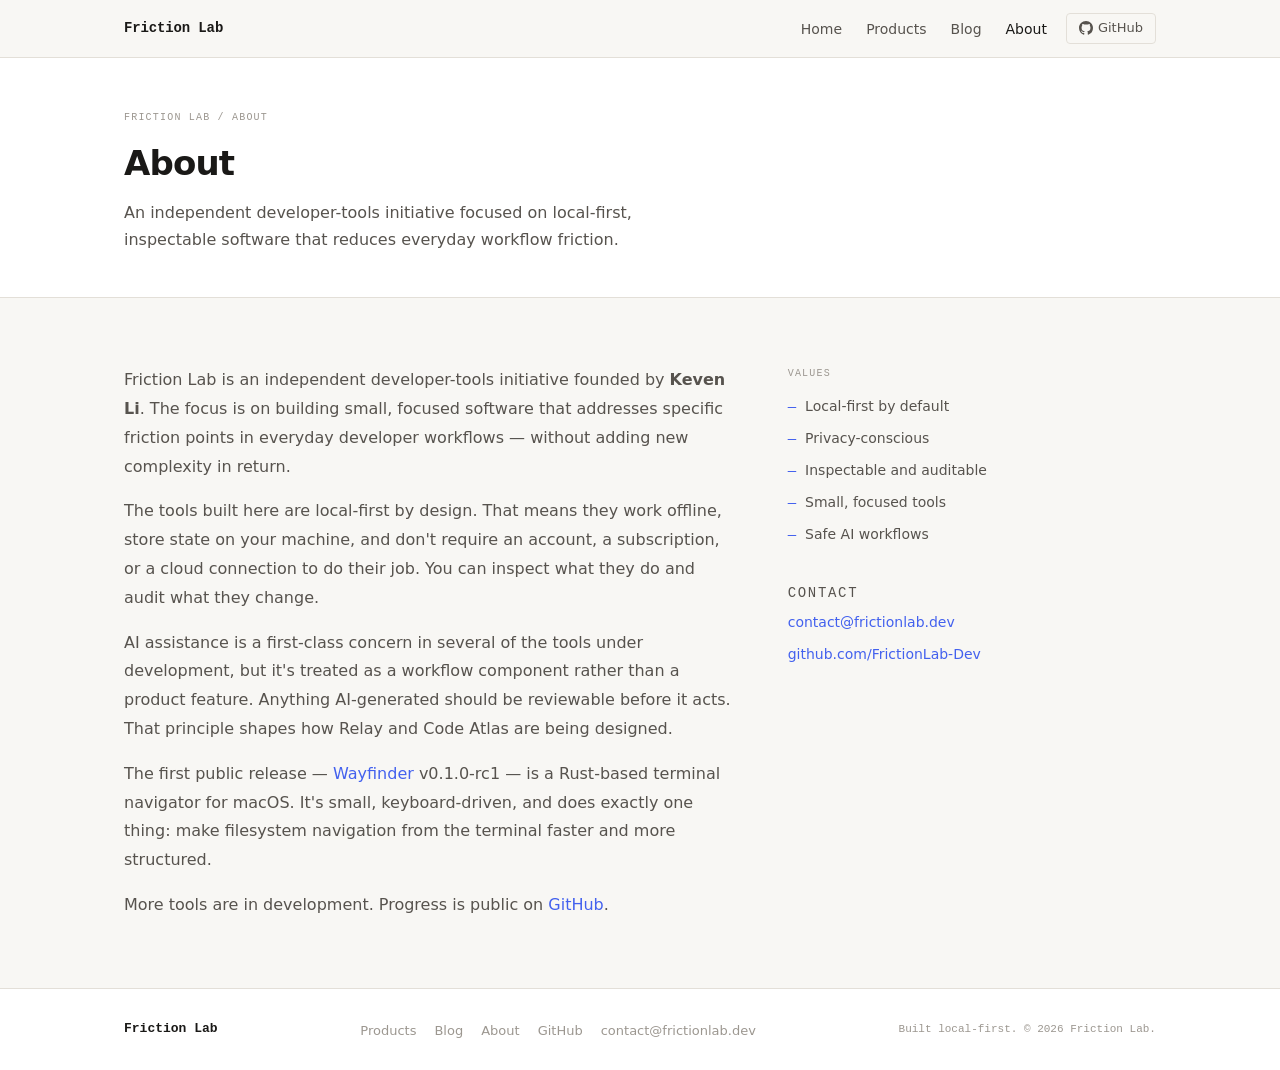
==== about/index.html @ 6452bd30 "Create Friction Lab static website foundation" ====
<!DOCTYPE html>
<html lang="en">
<head>
  <meta charset="UTF-8">
  <meta name="viewport" content="width=device-width, initial-scale=1.0">
  <meta name="description" content="About Friction Lab — an independent developer-tools initiative focused on local-first, inspectable software that reduces everyday workflow friction.">
  <meta name="theme-color" content="#f8f7f4">
  <title>About — Friction Lab</title>
  <link rel="icon" type="image/png" href="../assets/img/favicon.png">
  <link rel="apple-touch-icon" href="../assets/img/apple-touch-icon.png">
  <link rel="stylesheet" href="../assets/css/styles.css">
</head>
<body>

  <!-- ===== Navigation ===== -->
  <nav class="site-nav" aria-label="Site navigation">
    <div class="container nav-inner">
      <a href="../" class="nav-brand">Friction Lab</a>

      <button class="nav-toggle" id="nav-toggle" aria-expanded="false" aria-label="Open menu">&#9776;</button>

      <ul class="nav-links" id="nav-links" role="list">
        <li><a href="../">Home</a></li>
        <li><a href="../products/">Products</a></li>
        <li><a href="../blog/">Blog</a></li>
        <li><a href="../about/" class="active">About</a></li>
        <li>
          <a href="https://github.com/FrictionLab-Dev" class="nav-github" target="_blank" rel="noopener noreferrer">
            <svg width="14" height="14" viewBox="0 0 16 16" fill="currentColor" aria-hidden="true">
              <path d="M8 0C3.58 0 0 3.58 0 8c0 3.54 2.29 6.53 5.47 7.59.4.07.55-.17.55-.38 0-.19-.01-.82-.01-1.49-2.01.37-2.53-.49-2.69-.94-.09-.23-.48-.94-.82-1.13-.28-.15-.68-.52-.01-.53.63-.01 1.08.58 1.23.82.72 1.21 1.87.87 2.33.66.07-.52.28-.87.51-1.07-1.78-.2-3.64-.89-3.64-3.95 0-.87.31-1.59.82-2.15-.08-.2-.36-1.02.08-2.12 0 0 .67-.21 2.2.82.64-.18 1.32-.27 2-.27.68 0 1.36.09 2 .27 1.53-1.04 2.2-.82 2.2-.82.44 1.1.16 1.92.08 2.12.51.56.82 1.27.82 2.15 0 3.07-1.87 3.75-3.65 3.95.29.25.54.73.54 1.48 0 1.07-.01 1.93-.01 2.2 0 .21.15.46.55.38A8.013 8.013 0 0016 8c0-4.42-3.58-8-8-8z"/>
            </svg>
            GitHub
          </a>
        </li>
      </ul>
    </div>
  </nav>

  <!-- ===== Page Hero ===== -->
  <header class="page-hero">
    <div class="container">
      <p class="page-eyebrow">Friction Lab / About</p>
      <h1>About</h1>
      <p class="page-hero-sub">
        An independent developer-tools initiative focused on local-first,
        inspectable software that reduces everyday workflow friction.
      </p>
    </div>
  </header>

  <main>
    <section class="section">
      <div class="container">
        <div class="about-layout">

          <!-- Main content -->
          <div class="about-content">
            <p>
              Friction Lab is an independent developer-tools initiative founded by
              <strong>Keven Li</strong>. The focus is on building small, focused software
              that addresses specific friction points in everyday developer workflows —
              without adding new complexity in return.
            </p>
            <p>
              The tools built here are local-first by design. That means they work
              offline, store state on your machine, and don't require an account,
              a subscription, or a cloud connection to do their job. You can inspect
              what they do and audit what they change.
            </p>
            <p>
              AI assistance is a first-class concern in several of the tools under
              development, but it's treated as a workflow component rather than
              a product feature. Anything AI-generated should be reviewable before
              it acts. That principle shapes how Relay and Code Atlas are being designed.
            </p>
            <p>
              The first public release — <a href="../products/">Wayfinder</a> v0.1.0-rc1 —
              is a Rust-based terminal navigator for macOS. It's small, keyboard-driven,
              and does exactly one thing: make filesystem navigation from the terminal
              faster and more structured.
            </p>
            <p>
              More tools are in development. Progress is public on
              <a href="https://github.com/FrictionLab-Dev" target="_blank" rel="noopener noreferrer">GitHub</a>.
            </p>
          </div>

          <!-- Sidebar: values + contact -->
          <aside>
            <p class="about-sidebar-label">Values</p>
            <ul class="values-list" role="list">
              <li>Local-first by default</li>
              <li>Privacy-conscious</li>
              <li>Inspectable and auditable</li>
              <li>Small, focused tools</li>
              <li>Safe AI workflows</li>
            </ul>

            <div class="contact-block">
              <p class="about-sidebar-label">Contact</p>
              <p>
                <a href="mailto:contact@frictionlab.dev">contact@frictionlab.dev</a>
              </p>
              <p style="margin-top:10px;">
                <a href="https://github.com/FrictionLab-Dev" target="_blank" rel="noopener noreferrer">
                  github.com/FrictionLab-Dev
                </a>
              </p>
            </div>
          </aside>

        </div>
      </div>
    </section>
  </main>

  <!-- ===== Footer ===== -->
  <footer class="site-footer">
    <div class="container footer-inner">
      <span class="footer-brand">Friction Lab</span>
      <ul class="footer-links" role="list">
        <li><a href="../products/">Products</a></li>
        <li><a href="../blog/">Blog</a></li>
        <li><a href="../about/">About</a></li>
        <li><a href="https://github.com/FrictionLab-Dev" target="_blank" rel="noopener noreferrer">GitHub</a></li>
        <li><a href="mailto:contact@frictionlab.dev">contact@frictionlab.dev</a></li>
      </ul>
      <p class="footer-meta">Built local-first. &copy; 2026 Friction Lab.</p>
    </div>
  </footer>

  <script src="../assets/js/main.js"></script>
</body>
</html>
---- assets/css/styles.css ----
/* =========================================
   Friction Lab — styles.css
   Shared stylesheet for frictionlab.dev
   ========================================= */

:root {
  /* Surfaces */
  --bg:           #f8f7f4;
  --surface:      #ffffff;
  --surface-alt:  #f0ede7;

  /* Borders */
  --border:       #e3dfd8;
  --border-strong:#c6c1b9;

  /* Text */
  --text-primary:   #1a1917;
  --text-secondary: #57534e;
  --text-muted:     #9c9790;

  /* Accent */
  --accent:        #4361ee;
  --accent-hover:  #3451d4;
  --accent-subtle: #eef0fd;
  --accent-border: rgba(67, 97, 238, 0.22);

  /* Grid overlay */
  --grid-line: rgba(67, 97, 238, 0.065);

  /* Status — Released RC */
  --rc-bg:     #dcfce7;
  --rc-text:   #14532d;
  --rc-border: #86efac;

  /* Status — In development */
  --dev-bg:     #fef9c3;
  --dev-text:   #713f12;
  --dev-border: #fde047;

  /* Status — Planned */
  --planned-bg:     #f3f4f6;
  --planned-text:   #374151;
  --planned-border: #d1d5db;

  /* Typography */
  --font-sans: -apple-system, BlinkMacSystemFont, 'Segoe UI', system-ui, sans-serif;
  --font-mono: 'SF Mono', 'Fira Code', 'Cascadia Code', Menlo, monospace;

  /* Shape */
  --radius:    7px;
  --radius-sm: 4px;

  /* Layout */
  --max-w:  1080px;
  --nav-h:  58px;
}

/* ---- Reset ---- */
*, *::before, *::after { box-sizing: border-box; margin: 0; padding: 0; }
html { scroll-behavior: smooth; }
body {
  font-family: var(--font-sans);
  font-size: 16px;
  line-height: 1.6;
  color: var(--text-primary);
  background: var(--bg);
  -webkit-font-smoothing: antialiased;
}
img   { max-width: 100%; display: block; }
ul    { list-style: none; }
a     { color: var(--accent); text-decoration: none; }
a:hover { text-decoration: underline; }

/* ---- Container ---- */
.container {
  max-width: var(--max-w);
  margin: 0 auto;
  padding: 0 24px;
}

/* ==================
   Navigation
   ================== */
.site-nav {
  height: var(--nav-h);
  background: rgba(248, 247, 244, 0.94);
  backdrop-filter: blur(10px);
  -webkit-backdrop-filter: blur(10px);
  border-bottom: 1px solid var(--border);
  position: sticky;
  top: 0;
  z-index: 200;
}
.nav-inner {
  display: flex;
  align-items: center;
  justify-content: space-between;
  height: 100%;
}

.nav-brand {
  font-family: var(--font-mono);
  font-size: 14px;
  font-weight: 600;
  color: var(--text-primary);
  letter-spacing: -0.01em;
  flex-shrink: 0;
}
.nav-brand:hover { text-decoration: none; color: var(--accent); }

.nav-links {
  display: flex;
  align-items: center;
  gap: 2px;
}
.nav-links a {
  font-size: 14px;
  color: var(--text-secondary);
  padding: 5px 11px;
  border-radius: var(--radius-sm);
  transition: color 0.12s, background 0.12s;
}
.nav-links a:hover {
  color: var(--text-primary);
  background: var(--surface-alt);
  text-decoration: none;
}
.nav-links a.active {
  color: var(--text-primary);
  font-weight: 500;
}
.nav-github {
  display: inline-flex !important;
  align-items: center;
  gap: 5px;
  border: 1px solid var(--border) !important;
  border-radius: var(--radius-sm) !important;
  padding: 4px 12px !important;
  font-size: 13px !important;
  margin-left: 6px;
  transition: border-color 0.12s;
}
.nav-github:hover { border-color: var(--border-strong) !important; }
.nav-github svg  { flex-shrink: 0; }

.nav-toggle {
  display: none;
  background: none;
  border: 1px solid var(--border);
  border-radius: var(--radius-sm);
  cursor: pointer;
  padding: 6px 9px;
  color: var(--text-primary);
  line-height: 1;
}

/* ==================
   Announcement Strip
   ================== */
.announce-strip {
  background: transparent;
  padding: 12px 0 0;
  text-align: center;
}
.announce-strip-inner {
  display: inline-flex;
  align-items: center;
  gap: 8px;
  font-family: var(--font-mono);
  font-size: 12px;
  color: var(--text-secondary);
  padding: 4px 16px;
  border: 1px solid var(--border);
  border-radius: 20px;
  background: var(--surface);
  text-decoration: none;
  transition: border-color 0.13s, color 0.13s, background 0.13s;
  line-height: 1;
}
.announce-strip-inner:hover {
  border-color: rgba(67, 97, 238, 0.35);
  background: var(--accent-subtle);
  color: var(--accent);
  text-decoration: none;
}
.announce-dot {
  display: inline-block;
  width: 6px;
  height: 6px;
  border-radius: 50%;
  background: #16a34a;
  flex-shrink: 0;
}

/* ==================
   Hero
   ================== */
.hero {
  padding: 96px 0 80px;
  position: relative;
  overflow: hidden;
  border-bottom: 1px solid var(--border);
}

/* Blueprint grid */
.hero::before {
  content: '';
  position: absolute;
  inset: 0;
  background-image:
    linear-gradient(var(--grid-line) 1px, transparent 1px),
    linear-gradient(90deg, var(--grid-line) 1px, transparent 1px);
  background-size: 44px 44px;
  mask-image: radial-gradient(ellipse 85% 100% at 50% 0%, black 25%, transparent 100%);
  -webkit-mask-image: radial-gradient(ellipse 85% 100% at 50% 0%, black 25%, transparent 100%);
  pointer-events: none;
}

/* Corner bracket decorations */
.hero-corner {
  position: absolute;
  pointer-events: none;
  width: 18px;
  height: 18px;
  border-color: rgba(67, 97, 238, 0.18);
  border-style: solid;
}
.hero-corner.tl { top: 18px; left: 18px; border-width: 1px 0 0 1px; }
.hero-corner.tr { top: 18px; right: 18px; border-width: 1px 1px 0 0; }
.hero-corner.bl { bottom: 18px; left: 18px; border-width: 0 0 1px 1px; }
.hero-corner.br { bottom: 18px; right: 18px; border-width: 0 1px 1px 0; }

/* Background workflow-node diagram */
.hero-bg-diagram {
  position: absolute;
  inset: 0;
  width: 100%;
  height: 100%;
  color: var(--accent);
  opacity: 0.08;
  pointer-events: none;
  z-index: 0;
}

/* Side ruler tick marks */
.hero-ruler-left,
.hero-ruler-right {
  position: absolute;
  top: 0;
  bottom: 0;
  width: 0;
  pointer-events: none;
  z-index: 0;
}
.hero-ruler-left  { left: 12px; }
.hero-ruler-right { right: 12px; }

.hero-ruler-left::before,
.hero-ruler-right::before {
  content: '';
  position: absolute;
  top: 0;
  bottom: 0;
  width: 1px;
  background: rgba(67, 97, 238, 0.09);
}
.hero-ruler-left::before  { left: 0; }
.hero-ruler-right::before { right: 0; }

.hero-ruler-left::after,
.hero-ruler-right::after {
  content: '';
  position: absolute;
  top: 0;
  bottom: 0;
  width: 6px;
  background-image: repeating-linear-gradient(
    to bottom,
    transparent 0px,
    transparent 17px,
    rgba(67, 97, 238, 0.13) 17px,
    rgba(67, 97, 238, 0.13) 18px
  );
}
.hero-ruler-left::after  { left: 1px; }
.hero-ruler-right::after { right: 1px; }

/* Engineering label decorations */
.hero-dec {
  position: absolute;
  pointer-events: none;
  font-family: var(--font-mono);
  font-size: 10px;
  color: rgba(67, 97, 238, 0.28);
  letter-spacing: 0.06em;
  user-select: none;
}
.hero-dec.top-left  { top: 28px; left: 40px; }
.hero-dec.top-right { top: 28px; right: 40px; }

.hero-inner {
  position: relative;
  z-index: 1;
  text-align: center;
  max-width: 700px;
  margin: 0 auto;
}
.hero-eyebrow {
  display: inline-block;
  font-family: var(--font-mono);
  font-size: 11px;
  letter-spacing: 0.1em;
  text-transform: uppercase;
  color: var(--accent);
  background: var(--accent-subtle);
  border: 1px solid var(--accent-border);
  border-radius: 20px;
  padding: 4px 14px;
  margin-bottom: 26px;
}
.hero h1 {
  font-size: clamp(30px, 4.6vw, 50px);
  font-weight: 700;
  letter-spacing: -0.03em;
  line-height: 1.11;
  color: var(--text-primary);
  margin-bottom: 20px;
}
.hero-sub {
  font-size: 17px;
  line-height: 1.7;
  color: var(--text-secondary);
  max-width: 540px;
  margin: 0 auto 36px;
}
.hero-actions {
  display: flex;
  gap: 10px;
  justify-content: center;
  flex-wrap: wrap;
}

/* ==================
   Buttons
   ================== */
.btn {
  display: inline-flex;
  align-items: center;
  gap: 6px;
  padding: 9px 18px;
  border-radius: var(--radius);
  font-size: 14px;
  font-weight: 500;
  cursor: pointer;
  transition: background 0.12s, border-color 0.12s, color 0.12s;
  text-decoration: none;
  border: 1px solid transparent;
}
.btn:hover { text-decoration: none; }
.btn-primary {
  background: var(--accent);
  color: #fff;
  border-color: var(--accent);
}
.btn-primary:hover { background: var(--accent-hover); border-color: var(--accent-hover); }
.btn-secondary {
  background: var(--surface);
  color: var(--text-primary);
  border-color: var(--border-strong);
}
.btn-secondary:hover { background: var(--surface-alt); }

/* ==================
   Sections
   ================== */
.section { padding: 68px 0; }
.section + .section { border-top: 1px solid var(--border); }

.section-label {
  font-family: var(--font-mono);
  font-size: 10px;
  letter-spacing: 0.12em;
  text-transform: uppercase;
  color: var(--text-muted);
  margin-bottom: 10px;
}
.section-title {
  font-size: 26px;
  font-weight: 700;
  letter-spacing: -0.02em;
  color: var(--text-primary);
  margin-bottom: 10px;
}
.section-sub {
  font-size: 16px;
  color: var(--text-secondary);
  max-width: 500px;
  margin-bottom: 44px;
  line-height: 1.65;
}

/* ==================
   Status Pills
   ================== */
.pill {
  display: inline-flex;
  align-items: center;
  gap: 5px;
  font-size: 11px;
  font-weight: 600;
  letter-spacing: 0.01em;
  padding: 3px 9px;
  border-radius: 20px;
  white-space: nowrap;
  flex-shrink: 0;
}
.pill::before {
  content: '';
  width: 5px;
  height: 5px;
  border-radius: 50%;
  background: currentColor;
  opacity: 0.75;
}
.pill-rc      { background: var(--rc-bg);      color: var(--rc-text);      border: 1px solid var(--rc-border); }
.pill-dev     { background: var(--dev-bg);     color: var(--dev-text);     border: 1px solid var(--dev-border); }
.pill-planned { background: var(--planned-bg); color: var(--planned-text); border: 1px solid var(--planned-border); }

/* ==================
   Principle Cards
   ================== */
.principles-grid {
  display: grid;
  grid-template-columns: repeat(3, 1fr);
  gap: 18px;
}
.principle-card {
  background: var(--surface);
  border: 1px solid var(--border);
  border-radius: var(--radius);
  padding: 26px 22px;
}
.principle-icon {
  width: 34px;
  height: 34px;
  background: var(--accent-subtle);
  border: 1px solid var(--accent-border);
  border-radius: var(--radius-sm);
  margin-bottom: 16px;
  display: flex;
  align-items: center;
  justify-content: center;
  color: var(--accent);
}
.principle-title {
  font-size: 15px;
  font-weight: 600;
  color: var(--text-primary);
  letter-spacing: -0.01em;
  margin-bottom: 7px;
}
.principle-desc {
  font-size: 14px;
  line-height: 1.65;
  color: var(--text-secondary);
}

/* ==================
   Product Cards (home)
   ================== */
.product-grid {
  display: grid;
  grid-template-columns: repeat(2, 1fr);
  gap: 16px;
}
.product-grid-minor {
  display: grid;
  grid-template-columns: repeat(2, 1fr);
  gap: 16px;
  margin-top: 16px;
}
.product-card {
  background: var(--surface);
  border: 1px solid var(--border);
  border-radius: var(--radius);
  padding: 22px;
  display: flex;
  flex-direction: column;
  gap: 13px;
  transition: border-color 0.12s;
}
.product-card:hover { border-color: var(--border-strong); }

/* Featured (released) card gets a subtle accent tint */
.product-card.featured {
  border-color: var(--accent-border);
}
.product-card.featured:hover { border-color: rgba(67, 97, 238, 0.36); }

.card-head {
  display: flex;
  align-items: flex-start;
  justify-content: space-between;
  gap: 10px;
}
.product-name {
  font-family: var(--font-mono);
  font-size: 15px;
  font-weight: 600;
  color: var(--text-primary);
  letter-spacing: -0.01em;
}
.product-desc {
  font-size: 14px;
  line-height: 1.65;
  color: var(--text-secondary);
  flex: 1;
}
.product-note {
  font-size: 12px;
  color: var(--text-muted);
  padding: 8px 10px;
  background: var(--surface-alt);
  border-left: 2px solid var(--border-strong);
  border-radius: 0 var(--radius-sm) var(--radius-sm) 0;
  line-height: 1.55;
}
.product-tags {
  display: flex;
  flex-wrap: wrap;
  gap: 5px;
}
.tag {
  font-family: var(--font-mono);
  font-size: 10px;
  color: #3a4a72;
  background: #eaecf9;
  border: 1px solid #c0cae8;
  border-radius: 3px;
  padding: 2px 7px;
}
.product-links {
  display: flex;
  gap: 14px;
  align-items: center;
  flex-wrap: wrap;
  margin-top: auto;
}
.product-link { font-size: 13px; color: var(--accent); font-weight: 500; }
.product-link:hover { color: var(--accent-hover); }
.product-link-muted { font-size: 12px; color: var(--text-muted); font-style: italic; }

/* ==================
   Toolchain Band
   ================== */
.toolchain-band {
  background: var(--surface);
  border-bottom: 1px solid var(--border);
  padding: 22px 0 26px;
}
.toolchain-label {
  font-family: var(--font-mono);
  font-size: 10px;
  letter-spacing: 0.12em;
  text-transform: uppercase;
  color: var(--text-muted);
  text-align: center;
  margin-bottom: 20px;
}
.toolchain-track {
  position: relative;
  overflow-x: auto;
  padding-bottom: 2px;
}
.toolchain-track-line {
  position: absolute;
  top: 9px;
  left: 8%;
  right: 8%;
  height: 1px;
  background: var(--border);
  pointer-events: none;
}
.toolchain-nodes {
  display: flex;
  justify-content: center;
  gap: 0;
  min-width: 480px;
  padding-top: 4px;
}
.toolchain-node {
  display: flex;
  flex-direction: column;
  align-items: center;
  gap: 8px;
  flex: 1;
  padding: 0 8px;
}
.tc-dot {
  width: 10px;
  height: 10px;
  border-radius: 50%;
  border: 1.5px solid var(--border-strong);
  background: var(--surface);
  position: relative;
  z-index: 1;
  flex-shrink: 0;
}
.toolchain-node.tc-released .tc-dot {
  border-color: var(--accent);
  background: var(--accent);
  box-shadow: 0 0 0 3px var(--accent-subtle);
}
.tc-name {
  font-family: var(--font-mono);
  font-size: 13px;
  font-weight: 600;
  color: var(--text-primary);
  letter-spacing: -0.01em;
}
.tc-type {
  font-family: var(--font-mono);
  font-size: 10px;
  color: var(--text-muted);
  letter-spacing: 0.03em;
}

/* ==================
   Products Page — Detail Cards
   ================== */
.product-detail-card {
  background: var(--surface);
  border: 1px solid var(--border);
  border-radius: var(--radius);
  padding: 28px;
  display: flex;
  flex-direction: column;
  gap: 14px;
  transition: border-color 0.12s;
}
.product-detail-card + .product-detail-card { margin-top: 16px; }
.product-detail-card:hover { border-color: var(--border-strong); }
.product-detail-card.featured { border-color: var(--accent-border); }
.product-detail-card.featured:hover { border-color: rgba(67, 97, 238, 0.38); }

.product-detail-head {
  display: flex;
  align-items: center;
  gap: 14px;
  flex-wrap: wrap;
}
.product-detail-name {
  font-family: var(--font-mono);
  font-size: 18px;
  font-weight: 600;
  color: var(--text-primary);
  letter-spacing: -0.02em;
}
.product-detail-desc {
  font-size: 15px;
  line-height: 1.7;
  color: var(--text-secondary);
}
.product-detail-note {
  font-size: 13px;
  color: var(--text-muted);
  padding: 10px 14px;
  background: var(--surface-alt);
  border-left: 2px solid var(--border-strong);
  border-radius: 0 var(--radius-sm) var(--radius-sm) 0;
  line-height: 1.6;
}

/* ==================
   Page Hero (inner pages)
   ================== */
.page-hero {
  padding: 52px 0 44px;
  border-bottom: 1px solid var(--border);
  background: var(--surface);
}
.page-eyebrow {
  font-family: var(--font-mono);
  font-size: 10px;
  letter-spacing: 0.12em;
  text-transform: uppercase;
  color: var(--text-muted);
  margin-bottom: 10px;
}
.page-hero h1 {
  font-size: 34px;
  font-weight: 700;
  letter-spacing: -0.025em;
  color: var(--text-primary);
  margin-bottom: 10px;
}
.page-hero-sub {
  font-size: 16px;
  color: var(--text-secondary);
  max-width: 520px;
  line-height: 1.65;
}

/* ==================
   Blog
   ================== */
.blog-list { display: flex; flex-direction: column; }
.blog-item {
  background: var(--surface);
  border: 1px solid var(--border);
  border-radius: var(--radius);
  padding: 18px 22px;
  display: flex;
  align-items: center;
  justify-content: space-between;
  gap: 16px;
  margin-bottom: 8px;
  transition: border-color 0.12s;
}
.blog-item:hover { border-color: var(--border-strong); }
.blog-item-title {
  font-size: 15px;
  font-weight: 500;
  color: var(--text-primary);
  margin-bottom: 4px;
}
.blog-item-topic {
  font-size: 13px;
  color: var(--text-muted);
  font-family: var(--font-mono);
}
.badge-soon {
  display: inline-block;
  font-family: var(--font-mono);
  font-size: 10px;
  font-weight: 600;
  color: var(--text-muted);
  background: var(--surface-alt);
  border: 1px solid var(--border);
  border-radius: 3px;
  padding: 3px 9px;
  letter-spacing: 0.04em;
  text-transform: uppercase;
  white-space: nowrap;
}

/* ==================
   About
   ================== */
.about-layout {
  display: grid;
  grid-template-columns: 1.65fr 1fr;
  gap: 56px;
  align-items: start;
}
.about-content p {
  font-size: 16px;
  line-height: 1.8;
  color: var(--text-secondary);
  margin-bottom: 16px;
}
.about-content p:last-child { margin-bottom: 0; }
.about-sidebar-label {
  font-family: var(--font-mono);
  font-size: 10px;
  letter-spacing: 0.12em;
  text-transform: uppercase;
  color: var(--text-muted);
  margin-bottom: 14px;
}
.values-list {
  display: flex;
  flex-direction: column;
  gap: 10px;
  margin-bottom: 32px;
}
.values-list li {
  display: flex;
  align-items: flex-start;
  gap: 9px;
  font-size: 14px;
  color: var(--text-secondary);
  line-height: 1.5;
}
.values-list li::before {
  content: '—';
  color: var(--accent);
  font-family: var(--font-mono);
  flex-shrink: 0;
  margin-top: 1px;
}
.contact-block { margin-top: 36px; }
.contact-block p { font-size: 14px; color: var(--text-secondary); margin-bottom: 6px; }
.contact-block a { color: var(--accent); }

/* ==================
   Footer
   ================== */
.site-footer {
  border-top: 1px solid var(--border);
  background: var(--surface);
  padding: 28px 0;
}
.footer-inner {
  display: flex;
  align-items: center;
  justify-content: space-between;
  gap: 20px;
  flex-wrap: wrap;
}
.footer-brand {
  font-family: var(--font-mono);
  font-size: 13px;
  font-weight: 600;
  color: var(--text-primary);
}
.footer-links { display: flex; gap: 18px; }
.footer-links a { font-size: 13px; color: var(--text-muted); transition: color 0.12s; }
.footer-links a:hover { color: var(--text-primary); text-decoration: none; }
.footer-meta {
  font-family: var(--font-mono);
  font-size: 11px;
  color: var(--text-muted);
  text-align: right;
}

/* ==================
   Utilities
   ================== */
.mono { font-family: var(--font-mono); }
.text-muted { color: var(--text-muted); }

/* ==================
   Responsive
   ================== */
@media (max-width: 800px) {
  .principles-grid           { grid-template-columns: 1fr; gap: 14px; }
  .product-grid              { grid-template-columns: 1fr; }
  .product-grid-minor        { grid-template-columns: 1fr; }
  .about-layout              { grid-template-columns: 1fr; gap: 36px; }

  /* Mobile nav */
  .nav-links {
    display: none;
    position: absolute;
    top: var(--nav-h);
    left: 0; right: 0;
    background: var(--bg);
    border-bottom: 1px solid var(--border);
    flex-direction: column;
    align-items: flex-start;
    padding: 14px 20px;
    gap: 2px;
  }
  .nav-links.open { display: flex; }
  .site-nav  { position: relative; }
  .nav-toggle { display: block; }
  .nav-github { margin-left: 0 !important; }

  .hero { padding: 60px 0 52px; }
  .hero-dec { display: none; }
  .hero-corner { display: none; }
  .hero-ruler-left { display: none; }
  .hero-ruler-right { display: none; }
  .hero-bg-diagram { opacity: 0.04; }

  .blog-item { flex-direction: column; align-items: flex-start; }
  .footer-inner { flex-direction: column; text-align: center; }
  .footer-links { justify-content: center; }
  .footer-meta  { text-align: center; }
}

@media (max-width: 480px) {
  .container { padding: 0 16px; }
  .hero-actions { flex-direction: column; align-items: center; }
  .section { padding: 52px 0; }
  .page-hero { padding: 36px 0 30px; }
  .page-hero h1 { font-size: 26px; }
  .section-title { font-size: 22px; }
  .announce-strip-inner { font-size: 11px; padding: 4px 12px; }
}
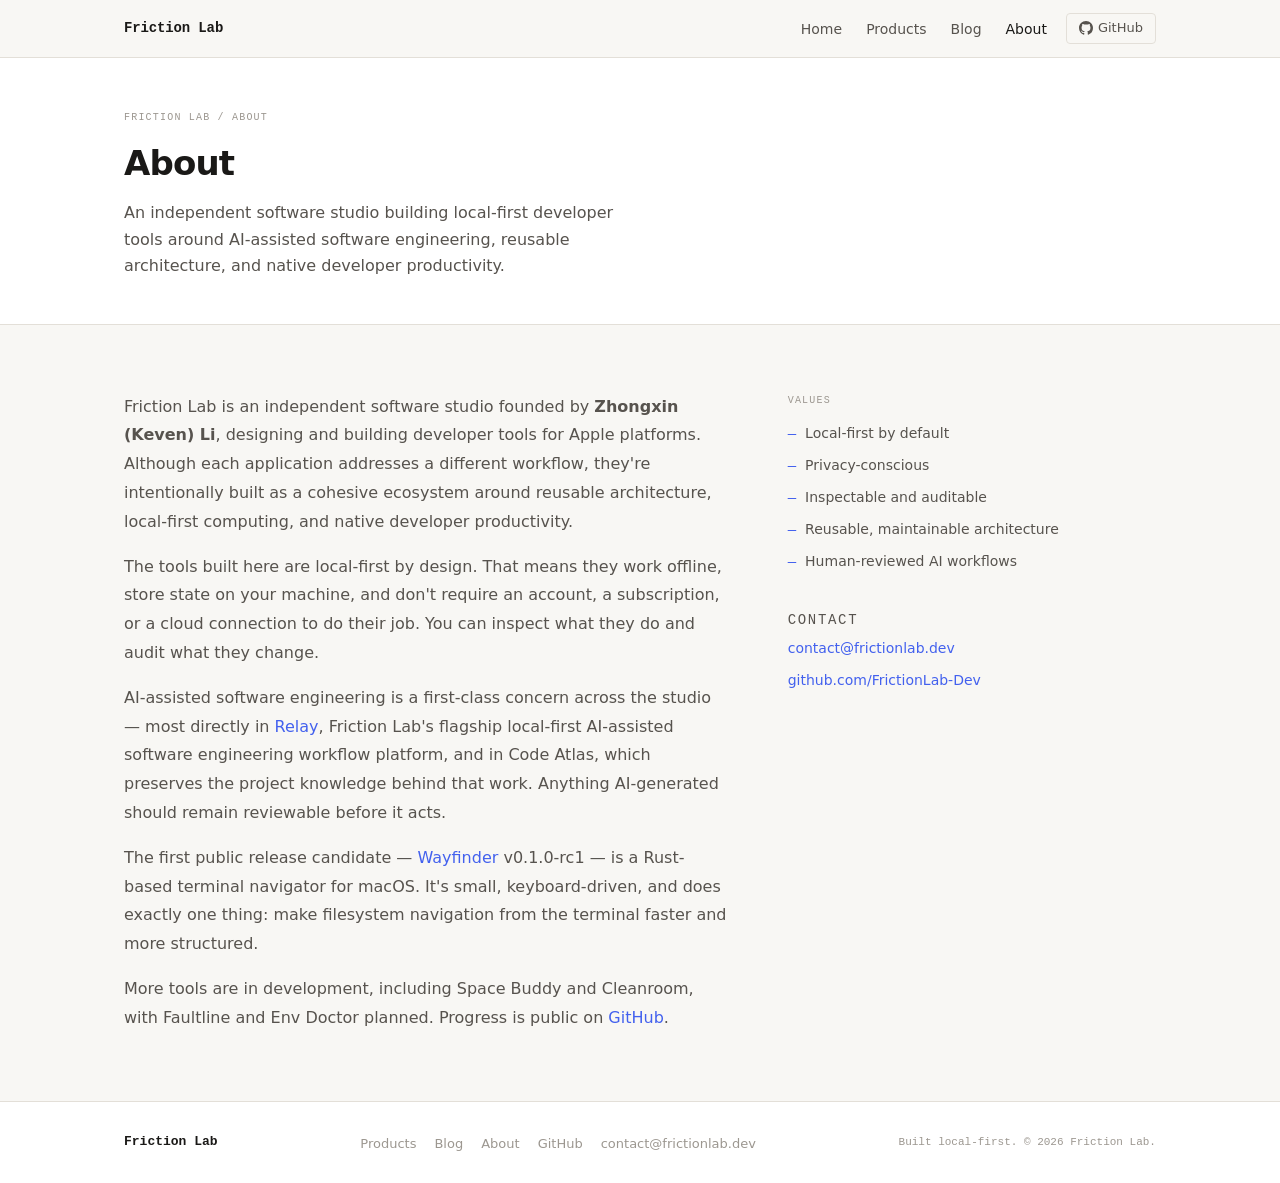
==== commit f862e471: "Refresh Friction Lab website and product messaging" ====
--- a/about/index.html
+++ b/about/index.html
@@ -3,7 +3,7 @@
 <head>
   <meta charset="UTF-8">
   <meta name="viewport" content="width=device-width, initial-scale=1.0">
-  <meta name="description" content="About Friction Lab — an independent developer-tools initiative focused on local-first, inspectable software that reduces everyday workflow friction.">
+  <meta name="description" content="About Friction Lab — an independent software studio building local-first developer tools around AI-assisted software engineering, reusable architecture, and native developer productivity.">
   <meta name="theme-color" content="#f8f7f4">
   <title>About — Friction Lab</title>
   <link rel="icon" type="image/png" href="../assets/img/favicon.png">
@@ -42,8 +42,9 @@
       <p class="page-eyebrow">Friction Lab / About</p>
       <h1>About</h1>
       <p class="page-hero-sub">
-        An independent developer-tools initiative focused on local-first,
-        inspectable software that reduces everyday workflow friction.
+        An independent software studio building local-first developer tools around
+        AI-assisted software engineering, reusable architecture, and native developer
+        productivity.
       </p>
     </div>
   </header>
@@ -56,10 +57,11 @@
           <!-- Main content -->
           <div class="about-content">
             <p>
-              Friction Lab is an independent developer-tools initiative founded by
-              <strong>Keven Li</strong>. The focus is on building small, focused software
-              that addresses specific friction points in everyday developer workflows —
-              without adding new complexity in return.
+              Friction Lab is an independent software studio founded by
+              <strong>Zhongxin (Keven) Li</strong>, designing and building developer tools for
+              Apple platforms. Although each application addresses a different workflow,
+              they're intentionally built as a cohesive ecosystem around reusable
+              architecture, local-first computing, and native developer productivity.
             </p>
             <p>
               The tools built here are local-first by design. That means they work
@@ -68,19 +70,21 @@
               what they do and audit what they change.
             </p>
             <p>
-              AI assistance is a first-class concern in several of the tools under
-              development, but it's treated as a workflow component rather than
-              a product feature. Anything AI-generated should be reviewable before
-              it acts. That principle shapes how Relay and Code Atlas are being designed.
+              AI-assisted software engineering is a first-class concern across the studio —
+              most directly in <a href="../products/">Relay</a>, Friction Lab's flagship
+              local-first AI-assisted software engineering workflow platform, and in
+              Code Atlas, which preserves the project knowledge behind that work. Anything
+              AI-generated should remain reviewable before it acts.
             </p>
             <p>
-              The first public release — <a href="../products/">Wayfinder</a> v0.1.0-rc1 —
+              The first public release candidate — <a href="../products/wayfinder/">Wayfinder</a> v0.1.0-rc1 —
               is a Rust-based terminal navigator for macOS. It's small, keyboard-driven,
               and does exactly one thing: make filesystem navigation from the terminal
               faster and more structured.
             </p>
             <p>
-              More tools are in development. Progress is public on
+              More tools are in development, including Space Buddy and Cleanroom, with
+              Faultline and Env Doctor planned. Progress is public on
               <a href="https://github.com/FrictionLab-Dev" target="_blank" rel="noopener noreferrer">GitHub</a>.
             </p>
           </div>
@@ -92,8 +96,8 @@
               <li>Local-first by default</li>
               <li>Privacy-conscious</li>
               <li>Inspectable and auditable</li>
-              <li>Small, focused tools</li>
-              <li>Safe AI workflows</li>
+              <li>Reusable, maintainable architecture</li>
+              <li>Human-reviewed AI workflows</li>
             </ul>
 
             <div class="contact-block">
--- a/assets/css/styles.css
+++ b/assets/css/styles.css
@@ -41,6 +41,11 @@
   --planned-bg:     #f3f4f6;
   --planned-text:   #374151;
   --planned-border: #d1d5db;
+
+  /* Status — Experimental */
+  --exp-bg:     #f3e8ff;
+  --exp-text:   #6b21a8;
+  --exp-border: #d8b4fe;
 
   /* Typography */
   --font-sans: -apple-system, BlinkMacSystemFont, 'Segoe UI', system-ui, sans-serif;
@@ -65,7 +70,11 @@
   color: var(--text-primary);
   background: var(--bg);
   -webkit-font-smoothing: antialiased;
-}
+  display: flex;
+  flex-direction: column;
+  min-height: 100vh;
+}
+main  { flex: 1 0 auto; }
 img   { max-width: 100%; display: block; }
 ul    { list-style: none; }
 a     { color: var(--accent); text-decoration: none; }
@@ -331,6 +340,21 @@
   line-height: 1.7;
   color: var(--text-secondary);
   max-width: 540px;
+  margin: 0 auto 18px;
+}
+.hero-tagline {
+  font-size: 20px;
+  line-height: 1.45;
+  color: var(--text-primary);
+  max-width: 620px;
+  margin: 0 auto 18px;
+  letter-spacing: -0.02em;
+}
+.hero-note {
+  font-size: 15px;
+  line-height: 1.7;
+  color: var(--text-secondary);
+  max-width: 560px;
   margin: 0 auto 36px;
 }
 .hero-actions {
@@ -425,6 +449,7 @@
 .pill-rc      { background: var(--rc-bg);      color: var(--rc-text);      border: 1px solid var(--rc-border); }
 .pill-dev     { background: var(--dev-bg);     color: var(--dev-text);     border: 1px solid var(--dev-border); }
 .pill-planned { background: var(--planned-bg); color: var(--planned-text); border: 1px solid var(--planned-border); }
+.pill-exp     { background: var(--exp-bg);     color: var(--exp-text);     border: 1px solid var(--exp-border); }
 
 /* ==================
    Principle Cards
@@ -490,6 +515,7 @@
   transition: border-color 0.12s;
 }
 .product-card:hover { border-color: var(--border-strong); }
+a.product-card, a.product-card:hover { text-decoration: none; color: inherit; }
 
 /* Featured (released) card gets a subtle accent tint */
 .product-card.featured {
@@ -700,6 +726,92 @@
   max-width: 520px;
   line-height: 1.65;
 }
+.page-hero-sub + .page-hero-sub {
+  margin-top: 12px;
+}
+.page-hero-actions {
+  display: flex;
+  gap: 10px;
+  flex-wrap: wrap;
+  margin-top: 24px;
+}
+.page-hero-meta {
+  display: flex;
+  align-items: center;
+  gap: 10px;
+  flex-wrap: wrap;
+  margin-top: 20px;
+}
+.version-chip {
+  display: inline-flex;
+  align-items: center;
+  font-family: var(--font-mono);
+  font-size: 11px;
+  color: var(--text-muted);
+  background: var(--surface-alt);
+  border: 1px solid var(--border);
+  border-radius: 20px;
+  padding: 4px 10px;
+}
+
+/* ==================
+   Detail Layout Helpers
+   ================== */
+.detail-grid {
+  display: grid;
+  grid-template-columns: repeat(2, minmax(0, 1fr));
+  gap: 16px;
+  align-items: stretch;
+}
+.detail-grid > .product-detail-card {
+  height: 100%;
+}
+.detail-grid > .product-detail-card + .product-detail-card {
+  margin-top: 0;
+}
+.detail-list {
+  display: flex;
+  flex-direction: column;
+  gap: 10px;
+}
+.detail-list li {
+  position: relative;
+  padding-left: 18px;
+  font-size: 14px;
+  line-height: 1.65;
+  color: var(--text-secondary);
+}
+.detail-list li::before {
+  content: '';
+  position: absolute;
+  top: 9px;
+  left: 0;
+  width: 6px;
+  height: 6px;
+  border-radius: 50%;
+  background: var(--accent);
+  opacity: 0.8;
+}
+.statement-list {
+  display: flex;
+  flex-direction: column;
+  gap: 8px;
+}
+.statement-list li {
+  font-size: 15px;
+  line-height: 1.65;
+  color: var(--text-secondary);
+}
+.cta-card {
+  display: flex;
+  flex-direction: column;
+  gap: 18px;
+}
+.cta-row {
+  display: flex;
+  gap: 10px;
+  flex-wrap: wrap;
+}
 
 /* ==================
    Blog
@@ -838,6 +950,7 @@
   .product-grid              { grid-template-columns: 1fr; }
   .product-grid-minor        { grid-template-columns: 1fr; }
   .about-layout              { grid-template-columns: 1fr; gap: 36px; }
+  .detail-grid               { grid-template-columns: 1fr; }
 
   /* Mobile nav */
   .nav-links {
@@ -873,9 +986,12 @@
 @media (max-width: 480px) {
   .container { padding: 0 16px; }
   .hero-actions { flex-direction: column; align-items: center; }
+  .page-hero-actions { flex-direction: column; align-items: flex-start; }
+  .page-hero-meta { align-items: flex-start; }
   .section { padding: 52px 0; }
   .page-hero { padding: 36px 0 30px; }
   .page-hero h1 { font-size: 26px; }
   .section-title { font-size: 22px; }
   .announce-strip-inner { font-size: 11px; padding: 4px 12px; }
-}
+  .hero-tagline { font-size: 18px; }
+}
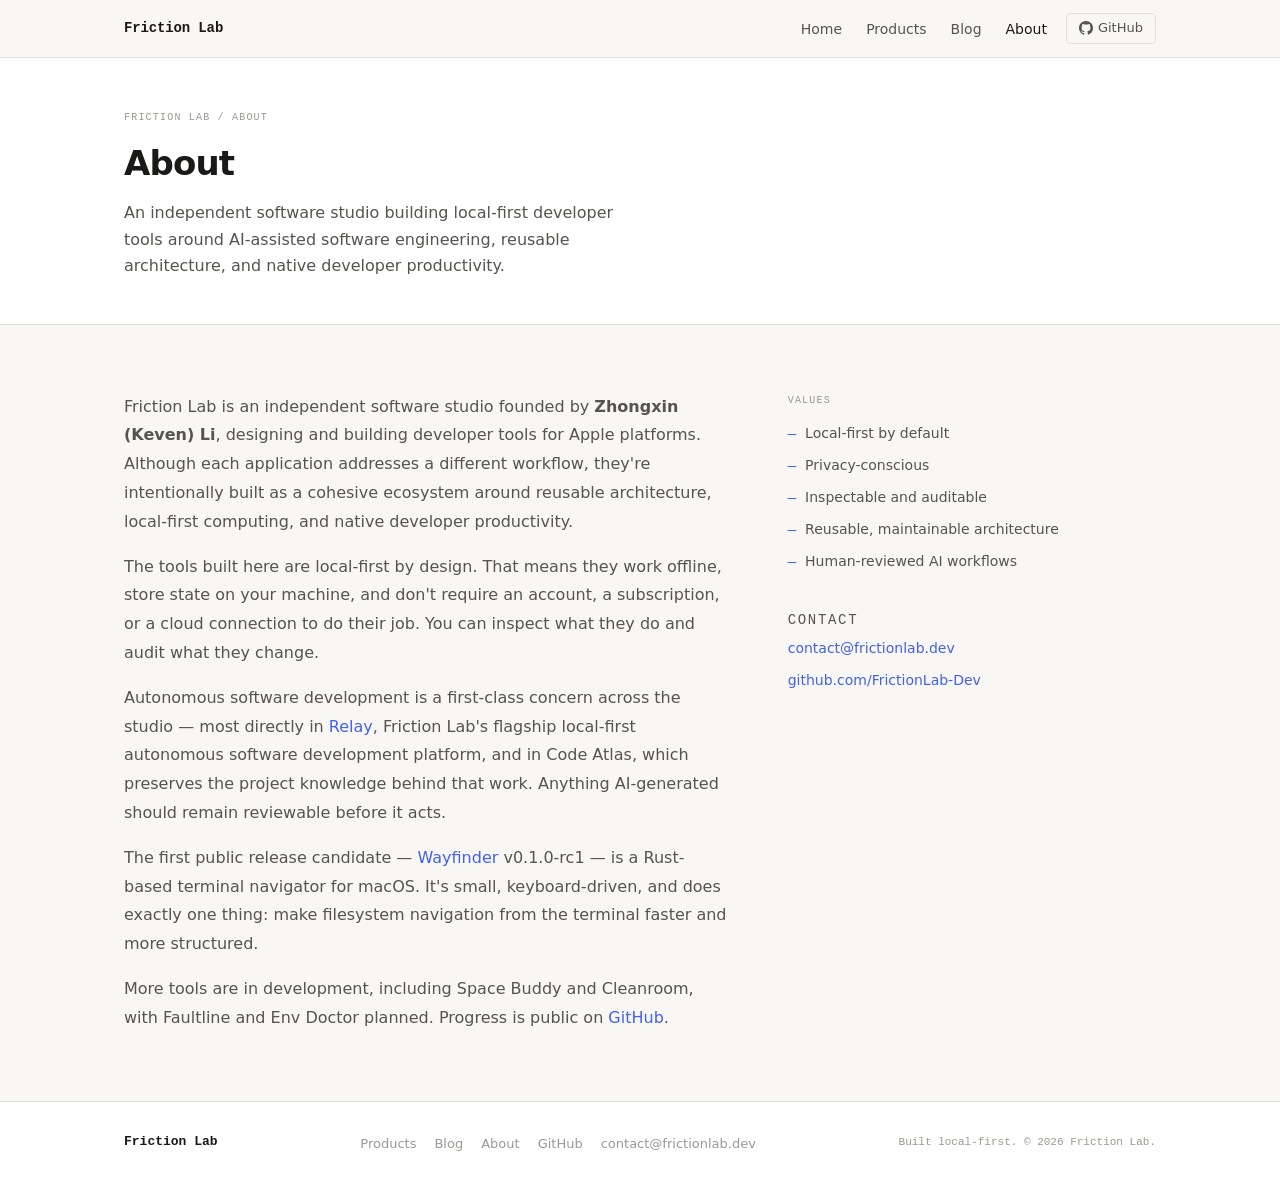
==== commit 81f4043a: "Update Relay positioning for autonomous development" ====
--- a/about/index.html
+++ b/about/index.html
@@ -70,9 +70,9 @@
               what they do and audit what they change.
             </p>
             <p>
-              AI-assisted software engineering is a first-class concern across the studio —
+              Autonomous software development is a first-class concern across the studio —
               most directly in <a href="../products/">Relay</a>, Friction Lab's flagship
-              local-first AI-assisted software engineering workflow platform, and in
+              local-first autonomous software development platform, and in
               Code Atlas, which preserves the project knowledge behind that work. Anything
               AI-generated should remain reviewable before it acts.
             </p>
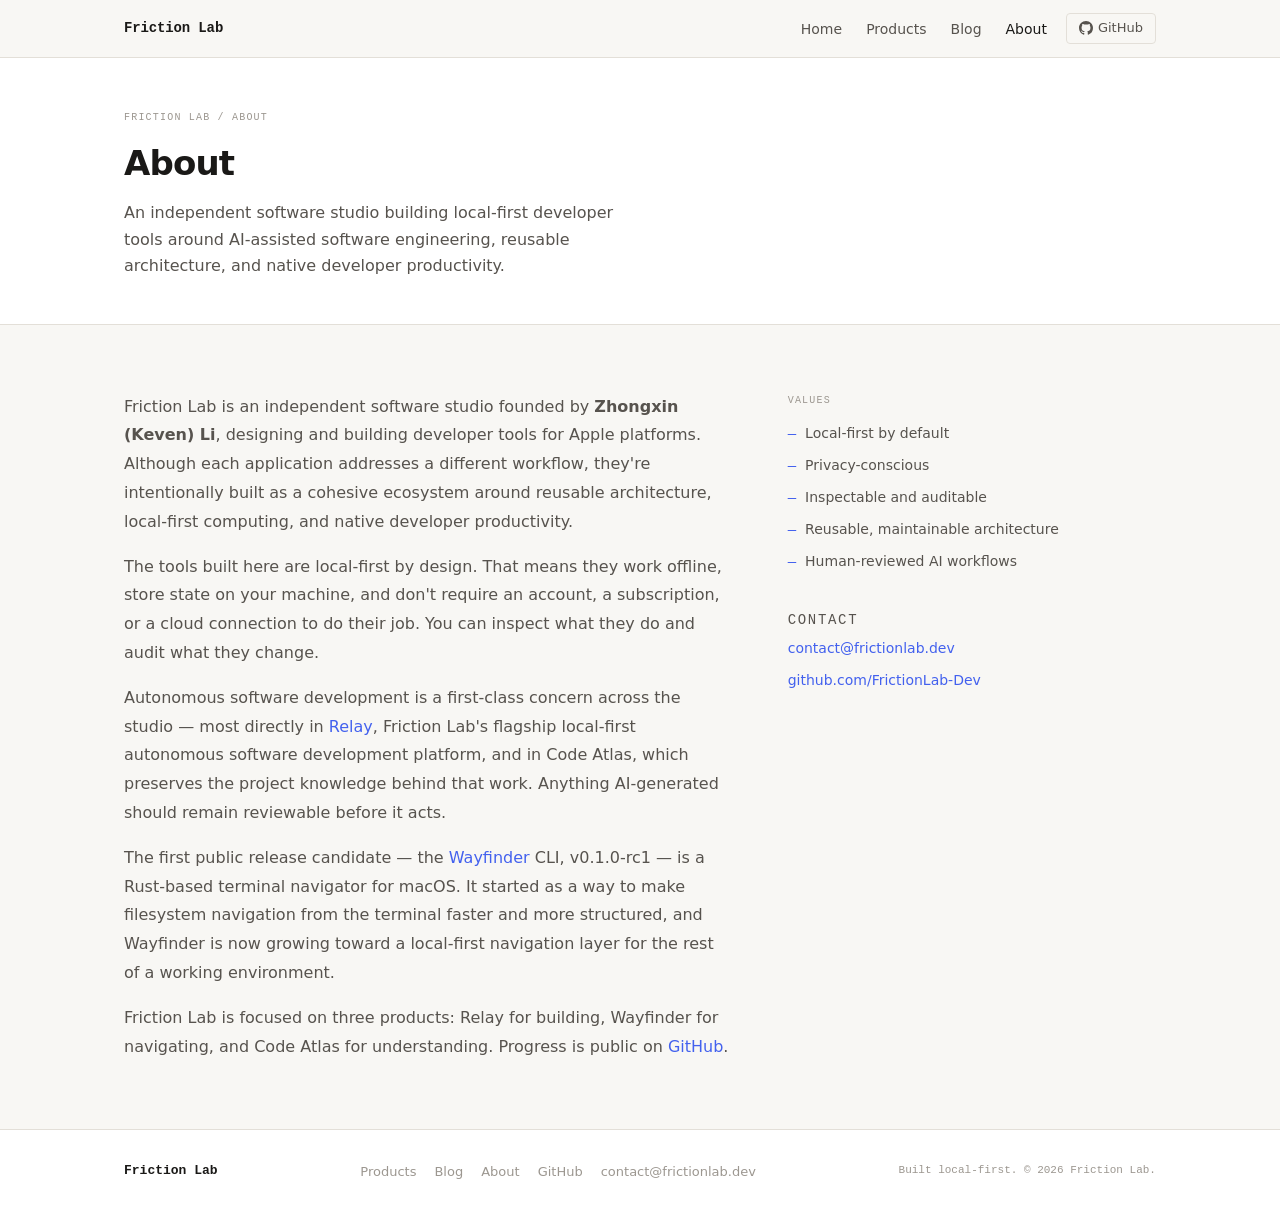
==== commit f3fe7c6a: "Consolidate Friction Lab portfolio and expand Wayfinder positioning" ====
--- a/about/index.html
+++ b/about/index.html
@@ -77,14 +77,14 @@
               AI-generated should remain reviewable before it acts.
             </p>
             <p>
-              The first public release candidate — <a href="../products/wayfinder/">Wayfinder</a> v0.1.0-rc1 —
-              is a Rust-based terminal navigator for macOS. It's small, keyboard-driven,
-              and does exactly one thing: make filesystem navigation from the terminal
-              faster and more structured.
+              The first public release candidate — the <a href="../products/wayfinder/">Wayfinder</a> CLI,
+              v0.1.0-rc1 — is a Rust-based terminal navigator for macOS. It started as a way to make
+              filesystem navigation from the terminal faster and more structured, and Wayfinder
+              is now growing toward a local-first navigation layer for the rest of a working environment.
             </p>
             <p>
-              More tools are in development, including Space Buddy and Cleanroom, with
-              Faultline and Env Doctor planned. Progress is public on
+              Friction Lab is focused on three products: Relay for building, Wayfinder for navigating,
+              and Code Atlas for understanding. Progress is public on
               <a href="https://github.com/FrictionLab-Dev" target="_blank" rel="noopener noreferrer">GitHub</a>.
             </p>
           </div>
--- a/assets/css/styles.css
+++ b/assets/css/styles.css
@@ -498,12 +498,6 @@
   grid-template-columns: repeat(2, 1fr);
   gap: 16px;
 }
-.product-grid-minor {
-  display: grid;
-  grid-template-columns: repeat(2, 1fr);
-  gap: 16px;
-  margin-top: 16px;
-}
 .product-card {
   background: var(--surface);
   border: 1px solid var(--border);
@@ -522,6 +516,18 @@
   border-color: var(--accent-border);
 }
 .product-card.featured:hover { border-color: rgba(67, 97, 238, 0.36); }
+
+.product-card.span-full { grid-column: 1 / -1; }
+
+.product-role {
+  font-family: var(--font-mono);
+  font-size: 10px;
+  letter-spacing: 0.12em;
+  text-transform: uppercase;
+  color: var(--text-muted);
+  margin-bottom: -5px;
+}
+.section-more { margin-top: 22px; }
 
 .card-head {
   display: flex;
@@ -814,6 +820,84 @@
 }
 
 /* ==================
+   Wayfinder — status, surfaces, result preview
+   ================== */
+.status-grid {
+  display: grid;
+  grid-template-columns: repeat(2, minmax(0, 1fr));
+  gap: 16px;
+  align-items: stretch;
+}
+.status-grid > .product-detail-card { height: 100%; padding: 24px; }
+.status-grid > .product-detail-card + .product-detail-card { margin-top: 0; }
+.status-grid .pill { align-self: flex-start; }
+
+.surface-list {
+  background: var(--surface);
+  border: 1px solid var(--border);
+  border-radius: var(--radius);
+}
+.surface-row {
+  display: grid;
+  grid-template-columns: 200px 130px 1fr;
+  align-items: center;
+  gap: 16px;
+  padding: 18px 24px;
+}
+.surface-row + .surface-row { border-top: 1px solid var(--border); }
+.surface-name {
+  font-family: var(--font-mono);
+  font-size: 14px;
+  font-weight: 600;
+  color: var(--text-primary);
+  letter-spacing: -0.01em;
+}
+.surface-desc {
+  font-size: 14px;
+  line-height: 1.65;
+  color: var(--text-secondary);
+}
+
+.result-preview {
+  background: var(--surface);
+  border: 1px solid var(--border);
+  border-radius: var(--radius);
+  padding: 22px 24px;
+  display: flex;
+  flex-direction: column;
+  gap: 16px;
+  font-family: var(--font-mono);
+}
+.result-query {
+  font-size: 14px;
+  color: var(--text-primary);
+  padding-bottom: 14px;
+  border-bottom: 1px solid var(--border);
+}
+.result-query::before { content: '\203A\00a0'; color: var(--accent); }
+.result-group-label {
+  font-size: 10px;
+  letter-spacing: 0.12em;
+  text-transform: uppercase;
+  color: var(--text-muted);
+  margin-bottom: 6px;
+}
+.result-group ul { display: flex; flex-direction: column; gap: 4px; }
+.result-group li {
+  font-size: 13px;
+  line-height: 1.5;
+  color: var(--text-secondary);
+  overflow-wrap: anywhere;
+}
+.result-group li strong { color: var(--text-primary); font-weight: 600; }
+.result-caption {
+  font-family: var(--font-sans);
+  font-size: 12px;
+  color: var(--text-muted);
+  line-height: 1.55;
+}
+
+/* ==================
    Blog
    ================== */
 .blog-list { display: flex; flex-direction: column; }
@@ -926,7 +1010,7 @@
   font-weight: 600;
   color: var(--text-primary);
 }
-.footer-links { display: flex; gap: 18px; }
+.footer-links { display: flex; flex-wrap: wrap; gap: 18px; }
 .footer-links a { font-size: 13px; color: var(--text-muted); transition: color 0.12s; }
 .footer-links a:hover { color: var(--text-primary); text-decoration: none; }
 .footer-meta {
@@ -948,9 +1032,11 @@
 @media (max-width: 800px) {
   .principles-grid           { grid-template-columns: 1fr; gap: 14px; }
   .product-grid              { grid-template-columns: 1fr; }
-  .product-grid-minor        { grid-template-columns: 1fr; }
   .about-layout              { grid-template-columns: 1fr; gap: 36px; }
   .detail-grid               { grid-template-columns: 1fr; }
+  .status-grid               { grid-template-columns: 1fr; }
+  .surface-row               { grid-template-columns: 1fr; gap: 8px; padding: 16px 20px; }
+  .surface-row .pill         { justify-self: start; }
 
   /* Mobile nav */
   .nav-links {
